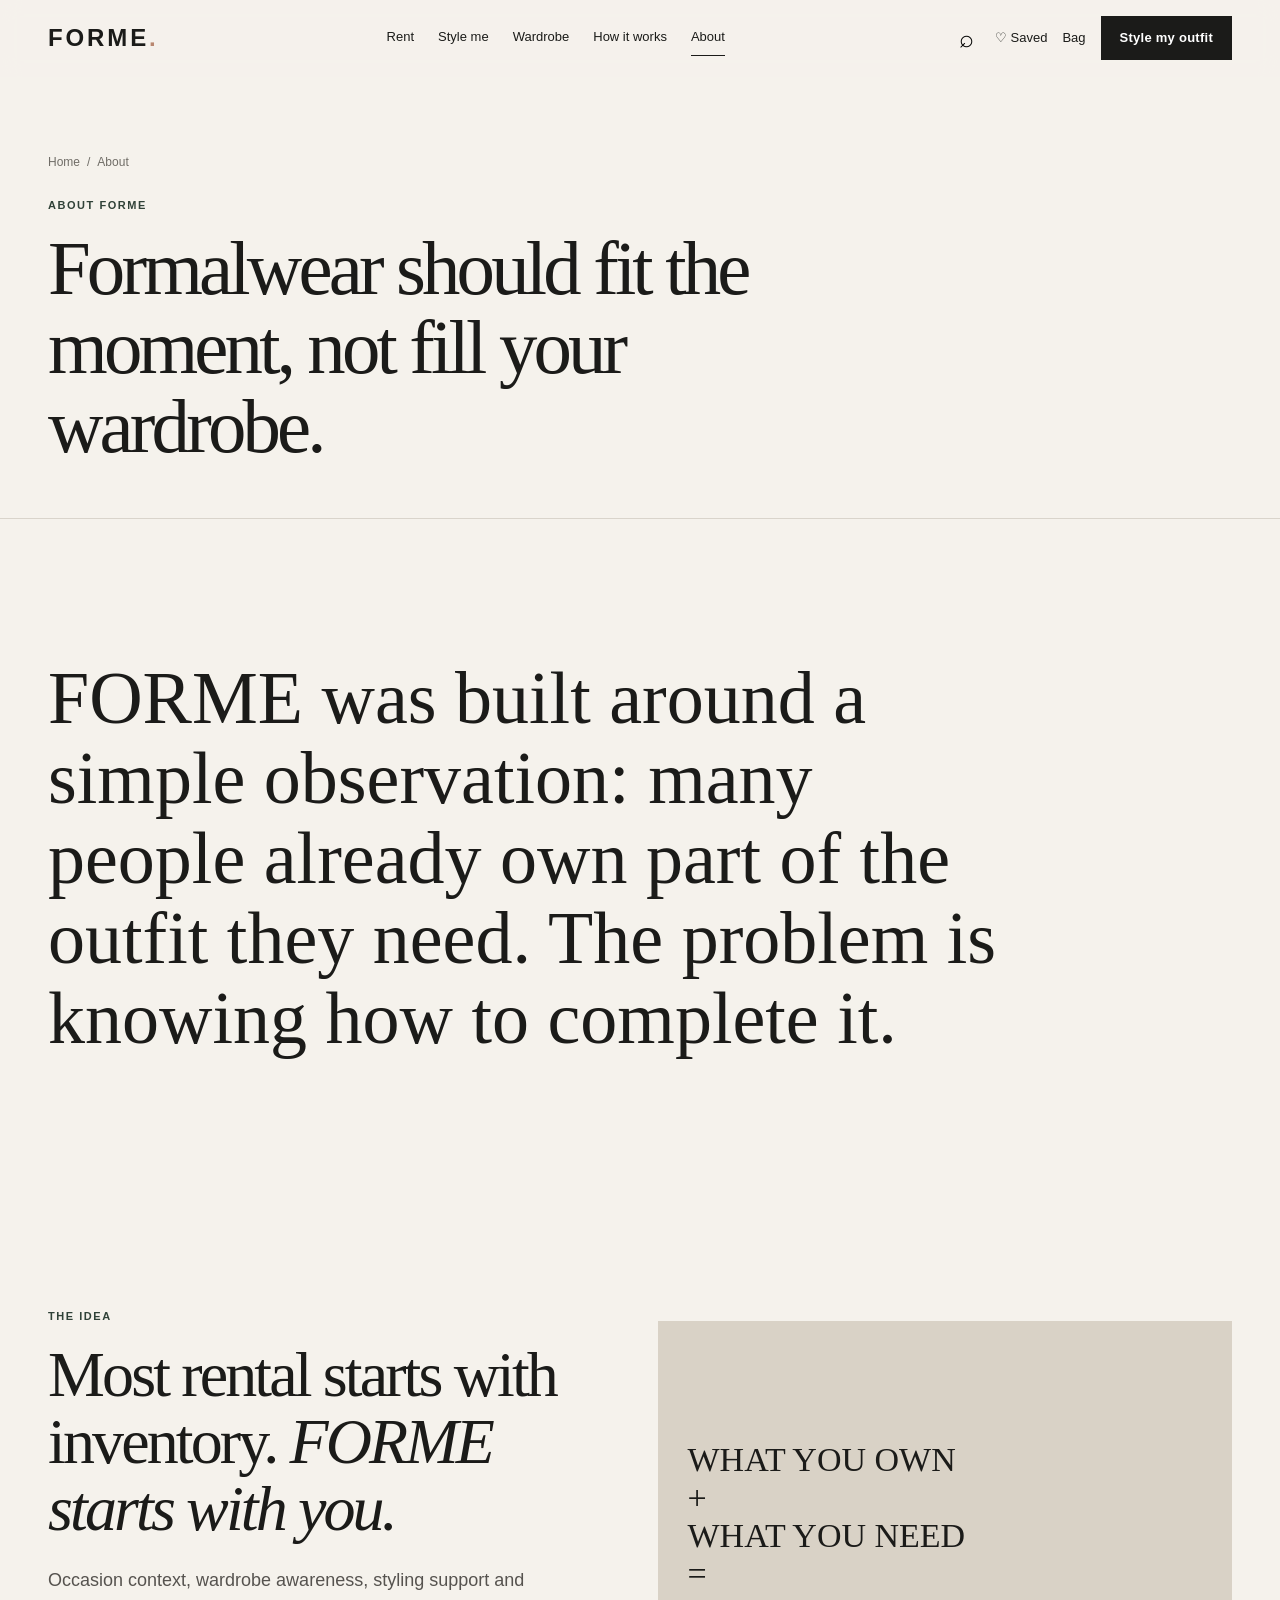
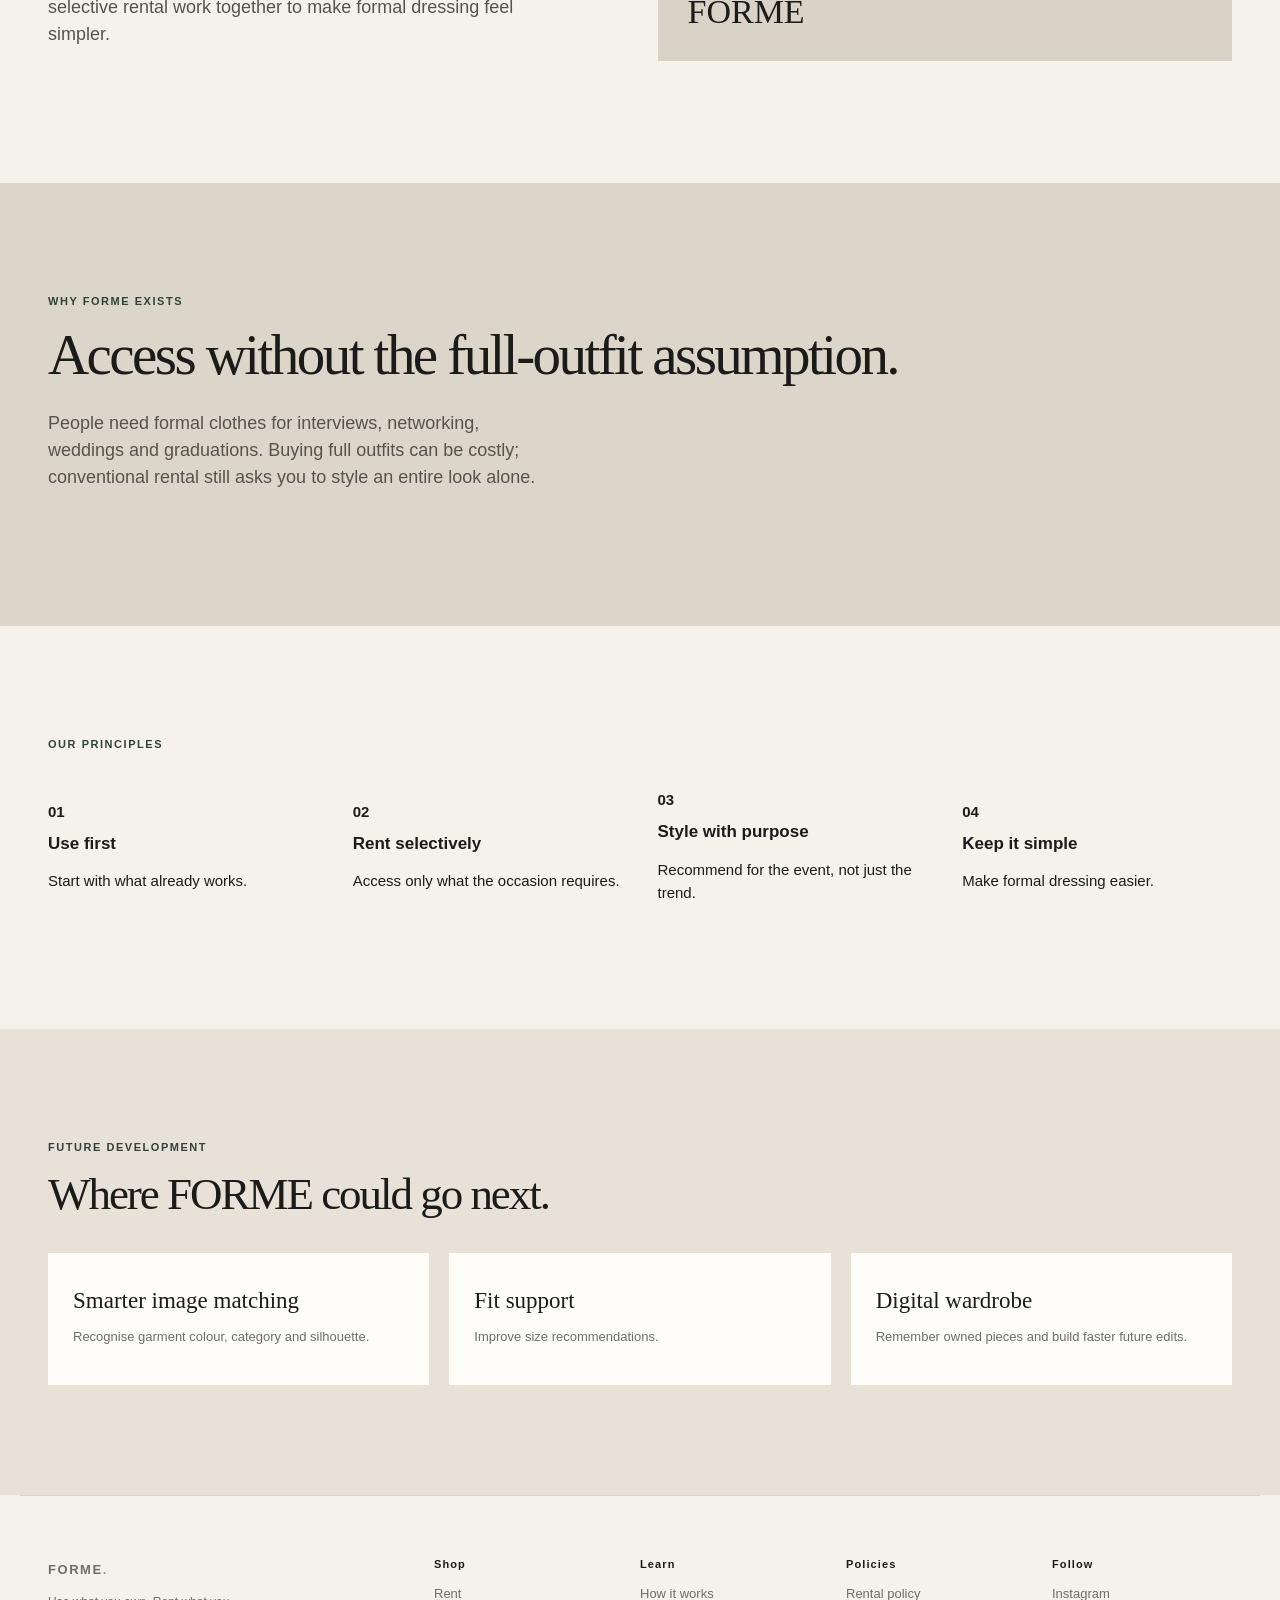
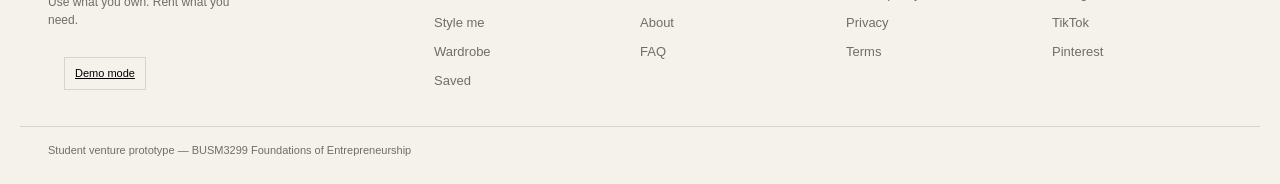
==== about.html @ c54350bd "UPLOAD HTML PAGES AND ASSETS" ====
<!doctype html><html lang="en"><head><meta charset="utf-8"><meta name="viewport" content="width=device-width,initial-scale=1"><title>About FORME</title><link rel="stylesheet" href="css/styles.css"><link rel="stylesheet" href="css/pages.css"><link rel="stylesheet" href="css/responsive.css"></head><body data-page="about"><main><section class="page-hero"><div class="container"><div class="breadcrumbs"><a href="index.html">Home</a><span>/</span>About</div><p class="eyebrow">ABOUT FORME</p><h1>Formalwear should fit the moment, not fill your wardrobe.</h1></div></section><section class="section"><div class="container"><p class="about-statement">FORME was built around a simple observation: many people already own part of the outfit they need. The problem is knowing how to complete it.</p></div></section><section class="section"><div class="container idea-grid"><div><p class="eyebrow">THE IDEA</p><h2>Most rental starts with inventory. <em>FORME starts with you.</em></h2><p class="lead">Occasion context, wardrobe awareness, styling support and selective rental work together to make formal dressing feel simpler.</p></div><div class="placeholder-block">WHAT YOU OWN<br>+<br>WHAT YOU NEED<br>=<br>FORME</div></div></section><section class="section why"><div class="container"><p class="eyebrow">WHY FORME EXISTS</p><h2>Access without the full-outfit assumption.</h2><p class="lead">People need formal clothes for interviews, networking, weddings and graduations. Buying full outfits can be costly; conventional rental still asks you to style an entire look alone.</p></div></section><section class="section"><div class="container"><p class="eyebrow">OUR PRINCIPLES</p><div class="principles-grid"><article><b>01</b><h3>Use first</h3><p>Start with what already works.</p></article><article><b>02</b><h3>Rent selectively</h3><p>Access only what the occasion requires.</p></article><article><b>03</b><h3>Style with purpose</h3><p>Recommend for the event, not just the trend.</p></article><article><b>04</b><h3>Keep it simple</h3><p>Make formal dressing easier.</p></article></div></div></section><section class="section future"><div class="container"><p class="eyebrow">FUTURE DEVELOPMENT</p><h2>Where FORME could go next.</h2><div class="future-grid"><article><h3>Smarter image matching</h3><p>Recognise garment colour, category and silhouette.</p></article><article><h3>Fit support</h3><p>Improve size recommendations.</p></article><article><h3>Digital wardrobe</h3><p>Remember owned pieces and build faster future edits.</p></article></div></div></section></main><script src="js/data.js"></script><script src="js/common.js"></script></body></html>
---- css/styles.css ----
:root{--bg:#f5f2ec;--paper:#fffdfa;--ink:#1b1b19;--muted:#706d67;--line:#d9d4cb;--accent:#304238;--clay:#b98770;--serif:'Playfair Display',Georgia,serif;--sans:'DM Sans',Arial,sans-serif;--radius:3px}*{box-sizing:border-box}html{scroll-behavior:smooth}body{margin:0;background:var(--bg);color:var(--ink);font-family:var(--sans);font-size:15px;line-height:1.55}button,input,select{font:inherit}button{cursor:pointer}button:focus-visible,a:focus-visible,input:focus-visible,select:focus-visible{outline:2px solid var(--accent);outline-offset:3px}.container{max-width:1240px;margin:auto;padding:0 28px}.site-header{position:sticky;top:0;z-index:20;background:rgba(245,242,236,.93);border-bottom:1px solid transparent;backdrop-filter:blur(10px)}.site-header.scrolled{border-color:var(--line)}.nav{height:76px;display:flex;align-items:center;justify-content:space-between;gap:25px}.logo{font-size:24px;font-weight:700;letter-spacing:.12em;color:var(--ink);text-decoration:none}.logo span{color:var(--clay)}.nav-links{display:flex;gap:24px}.nav-links a,.text-button{font-size:13px;color:var(--ink);text-decoration:none;background:none;border:0;padding:7px 0}.nav-actions{display:flex;align-items:center;gap:15px}.text-button b{font-weight:500;color:var(--muted);margin-left:2px}.menu-toggle{display:none;background:none;border:0}.button{border:1px solid var(--ink);min-height:44px;padding:11px 18px;background:transparent;color:var(--ink);text-decoration:none;display:inline-flex;align-items:center;justify-content:center;gap:15px;font-size:13px;font-weight:600;letter-spacing:.02em;transition:.2s}.button:hover{transform:translateY(-2px)}.button.dark{background:var(--ink);color:#fff}.button.dark:hover{background:var(--accent)}.button.outline:hover{background:#e8e3da}.full{width:100%}.hero{padding:70px 0 75px;border-bottom:1px solid var(--line)}.hero-grid{display:grid;grid-template-columns:1.03fr .97fr;gap:70px;align-items:center}.eyebrow{font-size:11px;letter-spacing:.14em;font-weight:700;color:var(--accent);margin:0 0 15px}.hero h1,h2{font:500 clamp(38px,5vw,70px)/1.05 var(--serif);letter-spacing:-.045em;margin:0}h1 em,h2 em{font-weight:500}h3{font-size:17px;line-height:1.25;margin:10px 0}.lead{font-size:18px;max-width:500px;color:#56534f;margin:25px 0}.button-row{display:flex;gap:10px;flex-wrap:wrap}.trust{font-size:11px;color:var(--muted);margin-top:29px}.trust i{padding:0 7px;color:var(--clay)}.hero-visual{position:relative}.hero-visual img{width:100%;min-height:485px;object-fit:cover;background:#d9d3c8}.hero-note{position:absolute;bottom:-21px;left:-36px;background:var(--paper);padding:18px 22px;border:1px solid var(--line);font-size:13px;line-height:1.45}.hero-note span,.badge{font-size:10px;letter-spacing:.1em;font-weight:700;color:var(--accent)}.hero-note b{font-size:18px;padding:0 6px}.section{padding:110px 0}.section-heading{display:flex;justify-content:space-between;align-items:end;margin-bottom:45px}.occasion-grid{display:grid;grid-template-columns:repeat(5,1fr);border-top:1px solid var(--line);border-left:1px solid var(--line)}.occasion-card{background:transparent;border:0;border-right:1px solid var(--line);border-bottom:1px solid var(--line);padding:25px 18px;min-height:178px;text-align:left;transition:.2s}.occasion-card:hover{background:var(--accent);color:white}.occasion-card b{font-size:12px;letter-spacing:.08em}.occasion-card p{font-size:13px;color:var(--muted);margin-top:26px}.occasion-card:hover p{color:#dfe4df}.how{background:var(--ink);color:#f6f2ea}.how .eyebrow{color:#c9d4c8}.steps{display:grid;grid-template-columns:repeat(4,1fr);gap:25px;margin-top:45px}.steps article{border-top:1px solid #5c5c56;padding-top:17px;position:relative}.steps article:not(:last-child):after{content:'→';position:absolute;right:-17px;top:10px;color:#b98770}.steps span,.value-grid b{color:#c99b84;font-size:12px;letter-spacing:.1em}.steps h3{font:500 24px var(--serif)}.steps p{color:#c5c3be;font-size:14px}.style-section{background:#e5dfd4;padding:100px 0}.style-wrap{display:grid;grid-template-columns:.8fr 1.2fr;gap:70px}.style-wrap aside h2{font-size:52px}.style-wrap aside>p:not(.eyebrow){color:var(--muted);max-width:280px}.own-rent{display:flex;gap:8px;align-items:center;flex-wrap:wrap;font-size:11px;margin:35px 0 15px}.own-rent span{padding:5px 7px;background:#fff;border:1px solid var(--line);font-weight:700;letter-spacing:.07em}.own-rent strong{font-size:10px;letter-spacing:.05em}.fine,small{font-size:11px;color:var(--muted)}.style-flow{background:var(--paper);padding:36px;min-height:430px}.flow-step{animation:fade .3s ease}.flow-progress{display:flex;gap:6px;margin-bottom:30px}.flow-progress i{height:2px;flex:1;background:var(--line)}.flow-progress i.active{background:var(--accent)}.flow-step h3{font:500 32px var(--serif);margin:0 0 8px}.choice-grid{display:grid;grid-template-columns:repeat(2,1fr);gap:10px;margin:25px 0}.choice{border:1px solid var(--line);padding:16px;background:transparent;text-align:left;transition:.15s}.choice:hover,.choice.selected{border-color:var(--accent);background:#edf0eb}.choice strong{display:block;font-size:14px}.choice small{display:block;margin-top:5px}.form-label{font-size:12px;font-weight:700;display:block;margin:18px 0 7px}.upload-zone{border:1px dashed #aaa49b;padding:28px;text-align:center;background:#faf8f4}.upload-zone input{display:none}.upload-zone label{display:inline-block;text-decoration:underline;cursor:pointer}.upload-preview{display:flex;gap:15px;align-items:center;margin:15px 0;background:#f0ede7;padding:10px}.upload-preview img{height:56px;width:56px;object-fit:cover}.upload-preview button{border:0;background:none;text-decoration:underline;font-size:12px}.form-row{display:grid;grid-template-columns:repeat(3,1fr);gap:10px}.form-row select,.checkout-content input,.checkout-content textarea{width:100%;padding:11px;border:1px solid var(--line);background:#fff}.form-message{font-size:12px;color:#9b3e38;min-height:20px;margin:8px 0}.hidden{display:none!important}.results-section{background:var(--paper)}.results-heading{margin-bottom:35px}.results-heading h2{font-size:54px}.results-heading p:last-child{color:var(--muted)}.look-grid{display:grid;grid-template-columns:repeat(3,1fr);gap:18px}.look{border:1px solid var(--line);padding:22px;display:flex;flex-direction:column}.look h3{font-size:13px;letter-spacing:.08em}.look-keep{background:#f0eee9;padding:12px;margin:12px 0}.look-item{border-top:1px solid var(--line);padding:11px 0;display:flex;justify-content:space-between;gap:10px}.look-item p,.look-keep p{margin:3px 0 0;font-size:12px;color:var(--muted)}.look .explanation{font-size:13px;color:#5e5b56;min-height:60px}.look-bottom{margin-top:auto}.price{font-size:13px;font-weight:700}.feedback{margin:50px auto 0;max-width:600px;border-top:1px solid var(--line);padding-top:20px;font-size:13px}.feedback button{border:1px solid var(--line);background:transparent;margin:6px 3px 0 0;padding:5px 8px;font-size:11px}.split-heading{display:flex;justify-content:space-between;align-items:end;margin-bottom:35px}.split-heading h2{font-size:54px}.split-heading>p{color:var(--muted);max-width:380px}.inventory-controls{display:grid;grid-template-columns:2fr repeat(4,1fr);gap:8px;border-top:1px solid var(--line);padding-top:18px}.inventory-controls input,.inventory-controls select{padding:11px;border:1px solid var(--line);background:var(--paper);min-width:0}.filter-pills{display:flex;gap:6px;flex-wrap:wrap;margin:14px 0 25px}.filter-pills button{border:1px solid var(--line);background:transparent;padding:7px 11px;font-size:11px}.filter-pills button.active{background:var(--ink);color:white}.product-grid{display:grid;grid-template-columns:repeat(4,1fr);gap:18px}.product-card{position:relative}.product-image{display:block;border:0;padding:0;background:#ded9d0;width:100%;overflow:hidden}.product-image img{width:100%;aspect-ratio:1/.95;object-fit:cover;display:block;transition:.3s}.product-card:hover img{transform:scale(1.03)}.save-button{position:absolute;top:10px;right:10px;border:0;background:var(--paper);width:32px;height:32px;border-radius:50%;font-size:17px}.product-meta{display:grid;grid-template-columns:1fr auto;gap:4px;padding:11px 0}.product-meta h3{font-size:14px;margin:0}.product-meta p{margin:0;font-size:12px;color:var(--muted)}.quick-add{border:0;border-bottom:1px solid var(--ink);background:none;padding:0;font-size:11px;text-align:left}.why{background:#dcd5c9}.why h2{font-size:57px}.value-grid{display:grid;grid-template-columns:repeat(4,1fr);gap:25px;margin-top:42px}.value-grid article{border-top:1px solid #aaa397;padding-top:15px}.value-grid h3{font:500 22px var(--serif)}.value-grid p{font-size:13px;color:#5b5954}.comparison{background:var(--paper)}.comparison h2{font-size:55px}.comparison-grid{display:grid;grid-template-columns:1fr 1fr;gap:15px;margin-top:35px}.comparison-grid article{padding:28px;background:#eeeae3}.comparison-grid .forme-way{background:var(--accent);color:white}.comparison-grid h3{font:500 30px var(--serif)}.comparison-grid li{padding:10px 0;border-bottom:1px solid #d4cfc6;font-size:14px}.forme-way li{border-color:#68786f}.standards{border-top:1px solid var(--line)}.standards-grid{display:grid;grid-template-columns:1fr 1fr;gap:50px}.standards h2{font-size:55px}.standards p{border-top:1px solid var(--line);padding:17px 0;margin:0;color:var(--muted)}.standards b{color:var(--ink)}.future{background:#e7e1d8}.future h2{font-size:45px}.future-grid{display:grid;grid-template-columns:repeat(3,1fr);gap:20px;margin-top:35px}.future-grid article{background:var(--paper);padding:25px}.future-grid h3{font:500 23px var(--serif)}.future-grid p{font-size:13px;color:var(--muted)}.faq{padding-bottom:100px}.faq h2{font-size:52px;margin-bottom:35px}.faq-item{border-top:1px solid var(--line)}.faq-item button{width:100%;border:0;background:none;display:flex;justify-content:space-between;padding:18px 0;text-align:left;font-weight:600}.faq-item p{max-width:600px;margin:0 0 18px;color:var(--muted);font-size:14px}.footer-grid{display:flex;justify-content:space-between;align-items:end;padding:45px 28px;border-top:1px solid var(--line)}footer p{font-size:12px;color:var(--muted)}footer button{border:0;background:none;text-decoration:underline;margin-left:16px;font-size:12px}.drawer,.modal{display:none;position:fixed;inset:0;background:rgba(22,22,20,.42);z-index:30}.drawer.open,.modal.open{display:block}.drawer-panel{background:var(--paper);position:absolute;right:0;top:0;height:100%;width:min(460px,100%);padding:35px;overflow:auto;animation:slide .25s ease}.close{border:0;background:none;font-size:28px;position:absolute;right:17px;top:12px}.drawer h2,.modal h2{font-size:38px}.bag-line,.saved-line{border-top:1px solid var(--line);padding:13px 0;display:grid;grid-template-columns:52px 1fr auto;gap:10px;align-items:center}.bag-line img,.saved-line img{width:52px;height:52px;object-fit:cover;background:#ddd}.bag-line h3,.saved-line h3{margin:0;font-size:13px}.bag-line p,.saved-line p{margin:2px 0;font-size:11px;color:var(--muted)}.bag-line select{font-size:11px;padding:3px}.remove{border:0;background:none;color:#8c3d36;font-size:11px;text-decoration:underline}.bag-total{border-top:2px solid var(--ink);margin-top:18px;padding:12px 0;font-size:13px}.bag-total p{display:flex;justify-content:space-between;margin:6px 0}.bag-total .grand{font-weight:700;font-size:15px;margin-top:12px}.modal{align-items:center;justify-content:center;padding:20px}.modal.open{display:flex}.modal-panel{background:var(--paper);max-height:92vh;overflow:auto;width:min(820px,100%);padding:35px;position:relative;animation:fade .2s}.product-detail{display:grid;grid-template-columns:1fr 1fr;gap:28px}.product-detail img{width:100%;background:#ddd}.product-detail h2{margin:5px 0}.product-detail p{color:var(--muted);font-size:14px}.size-buttons{display:flex;gap:6px;flex-wrap:wrap;margin:9px 0}.size-buttons button{border:1px solid var(--line);background:white;padding:8px 11px;min-width:38px}.size-buttons button.active{background:var(--ink);color:white}.size-guide-link{background:none;border:0;padding:0;text-decoration:underline;font-size:11px}.detail-info{border-top:1px solid var(--line);padding:10px 0;font-size:12px}.date-preview{font-size:12px;background:#efede8;padding:9px;margin:10px 0}.checkout-content{width:min(720px,100%)}.checkout-content h2{margin:0 0 18px}.checkout-grid{display:grid;grid-template-columns:1fr 1fr;gap:10px}.checkout-content textarea{min-height:70px;grid-column:span 2}.checkout-summary{background:#f0ede7;padding:13px;margin:18px 0;font-size:13px}.success{text-align:center;padding:45px 20px}.success h2{font-size:49px}.small-modal{max-width:520px}.small-modal table{width:100%;border-collapse:collapse;font-size:13px}.small-modal td,.small-modal th{padding:9px;border-bottom:1px solid var(--line);text-align:left}#toast{position:fixed;z-index:60;bottom:22px;left:50%;transform:translate(-50%,120px);background:var(--ink);color:#fff;padding:12px 18px;font-size:13px;transition:.25s;box-shadow:0 5px 15px #0002}#toast.show{transform:translate(-50%,0)}@keyframes fade{from{opacity:0;transform:translateY(7px)}to{opacity:1;transform:none}}@keyframes slide{from{transform:translateX(30px)}to{transform:none}}
@media(max-width:850px){.nav-links{display:none}.nav-actions .text-button span{display:none}.menu-toggle{display:block;order:2}.nav-actions{order:3}.nav .logo{order:1}.site-header.menu-open .nav-links{display:flex;position:absolute;top:76px;left:0;right:0;background:var(--paper);padding:20px 28px;flex-direction:column;border-bottom:1px solid var(--line)}.hero-grid,.style-wrap,.standards-grid{grid-template-columns:1fr;gap:35px}.hero{padding-top:45px}.hero-visual{max-width:620px}.hero-visual img{min-height:390px}.occasion-grid{grid-template-columns:repeat(3,1fr)}.steps,.value-grid{grid-template-columns:repeat(2,1fr)}.steps article:after{display:none}.look-grid{grid-template-columns:1fr}.product-grid{grid-template-columns:repeat(3,1fr)}.inventory-controls{grid-template-columns:repeat(3,1fr)}.inventory-controls input{grid-column:span 3}.split-heading{align-items:start;flex-direction:column;gap:18px}.style-wrap aside h2{font-size:45px}}
@media(max-width:540px){.container{padding:0 18px}.nav{height:64px}.nav-actions{gap:8px}.nav-actions .button{padding:9px 10px;font-size:11px}.hero h1{font-size:48px}.hero-visual img{min-height:320px}.hero-note{left:0;bottom:-15px;padding:12px}.section,.style-section{padding:72px 0}.occasion-grid,.steps,.value-grid,.future-grid,.comparison-grid,.product-grid{grid-template-columns:1fr 1fr}.occasion-card{min-height:135px;padding:14px}.occasion-card p{margin-top:12px}.style-flow{padding:22px}.choice-grid{grid-template-columns:1fr}.form-row,.checkout-grid{grid-template-columns:1fr}.checkout-content textarea{grid-column:auto}.inventory-controls{grid-template-columns:1fr 1fr}.inventory-controls input{grid-column:span 2}.product-grid{gap:12px}.product-meta{display:block}.quick-add{margin-top:7px}.split-heading h2,.why h2,.comparison h2,.standards h2,.faq h2{font-size:42px}.footer-grid{align-items:start;flex-direction:column;gap:20px}.product-detail{grid-template-columns:1fr}.modal-panel{padding:25px 20px}.drawer-panel{padding:30px 20px}.form-row select{min-width:0}.results-heading h2{font-size:44px}}

.sustainability{background:#f0ede6;text-align:center;padding:80px 0}.sustainability h2{font-size:45px}.sustainability p:last-child{max-width:560px;margin:20px auto 0;color:var(--muted)}
---- css/pages.css ----
.page-hero{padding:76px 0 52px;border-bottom:1px solid var(--line)}.page-hero h1{font:500 clamp(45px,6vw,78px)/1.03 var(--serif);letter-spacing:-.05em;margin:0;max-width:800px}.page-hero .lead{max-width:600px}.breadcrumbs{font-size:12px;color:var(--muted);margin-bottom:25px}.breadcrumbs a{color:var(--muted);text-decoration:none}.breadcrumbs span{padding:0 6px}.footer-columns{display:grid;grid-template-columns:2fr repeat(4,1fr);gap:26px;padding:55px 28px 35px;border-top:1px solid var(--line)}.footer-columns p{max-width:190px}.footer-columns b{font-size:11px;letter-spacing:.1em}.footer-columns a{display:block;font-size:13px;color:var(--muted);text-decoration:none;margin-top:9px}.footer-demo{margin-top:15px;border:1px solid var(--line);background:none;padding:7px 10px;font-size:11px}.footer-bottom{border-top:1px solid var(--line);padding:15px 28px 25px;color:var(--muted);font-size:11px}.icon-button{border:0;background:none;font-size:25px;line-height:1}.nav-links a.active{border-bottom:1px solid var(--ink)}.search-overlay{display:none;position:fixed;z-index:50;inset:0;background:#1b1b19cc;padding:8vh 20px}.search-overlay.open{display:block}.search-panel{position:relative;background:var(--paper);max-width:700px;margin:auto;padding:35px}.search-panel input{width:100%;font-size:24px;border:0;border-bottom:1px solid var(--ink);padding:14px 0;background:transparent}.close-search{position:absolute;right:15px;top:8px;border:0;background:none;font-size:28px}.search-result{display:grid;grid-template-columns:48px 1fr auto;align-items:center;gap:12px;text-decoration:none;color:var(--ink);padding:10px 0;border-bottom:1px solid var(--line);font-size:12px}.search-result img{width:48px;height:48px;object-fit:cover;background:#ddd}.search-result small{display:block;color:var(--muted)}.empty-copy{color:var(--muted);font-size:13px}.quick-style{display:grid;grid-template-columns:1fr 1fr;border:1px solid var(--line);margin-top:42px}.quick-style>div{padding:30px}.quick-style .demo-visual{background:#ddd5c9}.quick-style h3{font:500 33px var(--serif)}.featured-grid{display:grid;grid-template-columns:repeat(4,1fr);gap:18px}.shop-layout{display:grid;grid-template-columns:230px 1fr;gap:35px;padding-top:40px}.filter-sidebar{border-top:1px solid var(--line)}.filter-group{border-bottom:1px solid var(--line);padding:15px 0}.filter-group b{font-size:12px}.filter-group label{display:block;font-size:12px;color:var(--muted);padding:4px 0}.filter-group input{margin-right:7px}.catalog-top{display:flex;justify-content:space-between;gap:10px;margin-bottom:18px}.catalog-top input,.catalog-top select{border:1px solid var(--line);padding:10px;background:var(--paper)}.catalog-top input{flex:1}.catalog-grid{display:grid;grid-template-columns:repeat(3,1fr);gap:18px}.card-actions{display:flex;gap:14px}.product-meta small{color:var(--muted);font-size:10px}.product-main{display:grid;grid-template-columns:1.2fr .8fr;gap:55px;padding:30px 0 100px}.gallery-main{background:#ddd5c9}.gallery-main img{display:block;width:100%;aspect-ratio:.88;object-fit:cover}.thumbnails{display:flex;gap:8px;margin-top:8px}.thumbnails img{height:80px;width:65px;object-fit:cover;background:#ddd5c9;opacity:.75}.product-info{position:sticky;top:100px;height:max-content}.product-info h1{font:500 47px/1.05 var(--serif);margin:6px 0}.product-price{font-weight:700;margin:18px 0}.status{color:var(--accent);font-weight:700;font-size:12px}.detail-accordions{margin-top:26px;border-top:1px solid var(--line)}.detail-accordions details{border-bottom:1px solid var(--line);padding:13px 0;font-size:13px}.detail-accordions summary{font-size:12px;font-weight:700;letter-spacing:.06em;cursor:pointer}.detail-accordions p{color:var(--muted)}.also-like{border-top:1px solid var(--line)}.state-card{background:var(--paper);border:1px solid var(--line);padding:45px;max-width:620px;margin:60px auto;text-align:center}.state-card h1{font:500 45px var(--serif)}.saved-grid{display:grid;grid-template-columns:repeat(4,1fr);gap:18px;padding:35px 0 100px}.bag-layout,.booking-layout,.checkout-layout{display:grid;grid-template-columns:1.2fr .8fr;gap:40px;padding:35px 0 100px}.bag-items,.booking-content,.checkout-content{border-top:1px solid var(--line)}.bag-page-line{display:grid;grid-template-columns:105px 1fr auto;gap:18px;padding:18px 0;border-bottom:1px solid var(--line);align-items:center}.bag-page-line img{width:105px;height:120px;object-fit:cover;background:#ddd5c9}.bag-page-line h3{margin:0}.bag-page-line select,.bag-page-line input{padding:7px;border:1px solid var(--line);background:white;margin:5px 4px 0 0}.summary-card{background:#e7e1d8;padding:24px;align-self:start;position:sticky;top:100px}.summary-card h2{font:500 30px var(--serif)}.summary-card p{display:flex;justify-content:space-between;font-size:13px}.summary-card .grand{border-top:1px solid var(--ink);padding-top:12px;font-size:16px;font-weight:700}.progress{display:flex;gap:8px;font-size:11px;letter-spacing:.05em;margin:20px 0 30px}.progress span{color:var(--muted)}.progress .active{color:var(--accent);font-weight:700}.form-card{background:var(--paper);border:1px solid var(--line);padding:25px;margin:16px 0}.form-card h2{font:500 30px var(--serif);margin:0 0 15px}.field-grid{display:grid;grid-template-columns:1fr 1fr;gap:12px}.field-grid label,.form-card>label{font-size:12px;font-weight:600;display:block}.field-grid input,.field-grid select,.form-card textarea{width:100%;padding:10px;border:1px solid var(--line);background:white;margin-top:5px}.form-card textarea{min-height:80px}.delivery-options{display:grid;grid-template-columns:1fr 1fr;gap:10px}.delivery-option{border:1px solid var(--line);padding:15px}.delivery-option.selected{border-color:var(--accent);background:#edf0eb}.window-card{background:#e7e1d8;padding:20px;margin-top:16px}.window-card div{display:flex;justify-content:space-between;border-bottom:1px solid #c5bfb4;padding:7px 0;font-size:13px}.fit-line{padding:12px 0;border-bottom:1px solid var(--line)}.fit-line .size-buttons{margin:6px 0}.confirmation{max-width:800px;margin:70px auto;text-align:center}.confirmation h1{font:500 clamp(48px,7vw,82px)/1 var(--serif);margin:12px 0}.confirmation-card{border:1px solid var(--line);text-align:left;padding:25px;margin:30px 0}.confirmation-info{display:grid;grid-template-columns:repeat(4,1fr);gap:10px}.confirmation-info p{font-size:11px;color:var(--muted)}.confirmation-info b{display:block;color:var(--ink);font-size:14px}.about-statement{font:500 clamp(42px,6vw,74px)/1.08 var(--serif);max-width:950px;margin:30px 0}.idea-grid,.principles-grid{display:grid;grid-template-columns:1fr 1fr;gap:35px;align-items:center}.placeholder-block{background:#d9d2c6;min-height:340px;padding:30px;display:flex;align-items:end;font:500 34px var(--serif)}.formula{font-size:20px;letter-spacing:.08em;line-height:2}.principles-grid{grid-template-columns:repeat(4,1fr);margin-top:35px}.journey{display:flex;align-items:center;justify-content:space-between;gap:10px;border:1px solid var(--line);padding:25px;margin:35px 0;overflow:auto}.journey b{font-size:11px;white-space:nowrap}.journey i{color:var(--clay)}.faq-page-grid{display:grid;grid-template-columns:220px 1fr;gap:55px;padding:35px 0 100px}.faq-page-grid aside b{font-size:12px;display:block;margin-bottom:11px}.faq-category{margin-bottom:32px}.faq-category h2{font:500 31px var(--serif)}
---- css/responsive.css ----
@media(max-width:850px){.footer-columns{grid-template-columns:repeat(3,1fr)}.featured-grid,.saved-grid{grid-template-columns:repeat(3,1fr)}.shop-layout{grid-template-columns:1fr}.filter-sidebar{display:flex;gap:18px;overflow:auto}.filter-group{min-width:155px;border-top:0}.product-main,.bag-layout,.booking-layout,.checkout-layout{grid-template-columns:1fr}.product-info,.summary-card{position:static}.catalog-grid{grid-template-columns:repeat(2,1fr)}.principles-grid{grid-template-columns:repeat(2,1fr)}}
@media(max-width:540px){.nav-actions .text-button{display:none}.nav-actions .header-cta{padding:8px 10px;font-size:10px}.footer-columns{grid-template-columns:1fr 1fr}.footer-columns>div:first-child{grid-column:span 2}.page-hero{padding:48px 0 35px}.featured-grid,.saved-grid,.catalog-grid{grid-template-columns:1fr 1fr;gap:12px}.quick-style,.idea-grid{grid-template-columns:1fr}.catalog-top{flex-wrap:wrap}.catalog-top input{min-width:100%}.bag-page-line{grid-template-columns:75px 1fr}.bag-page-line img{width:75px;height:92px}.bag-page-line>button{grid-column:2}.field-grid,.delivery-options,.confirmation-info{grid-template-columns:1fr}.form-card{padding:18px}.journey{justify-content:flex-start}.faq-page-grid{grid-template-columns:1fr;gap:15px}.principles-grid{grid-template-columns:1fr}.placeholder-block{min-height:240px}.product-info h1{font-size:40px}}
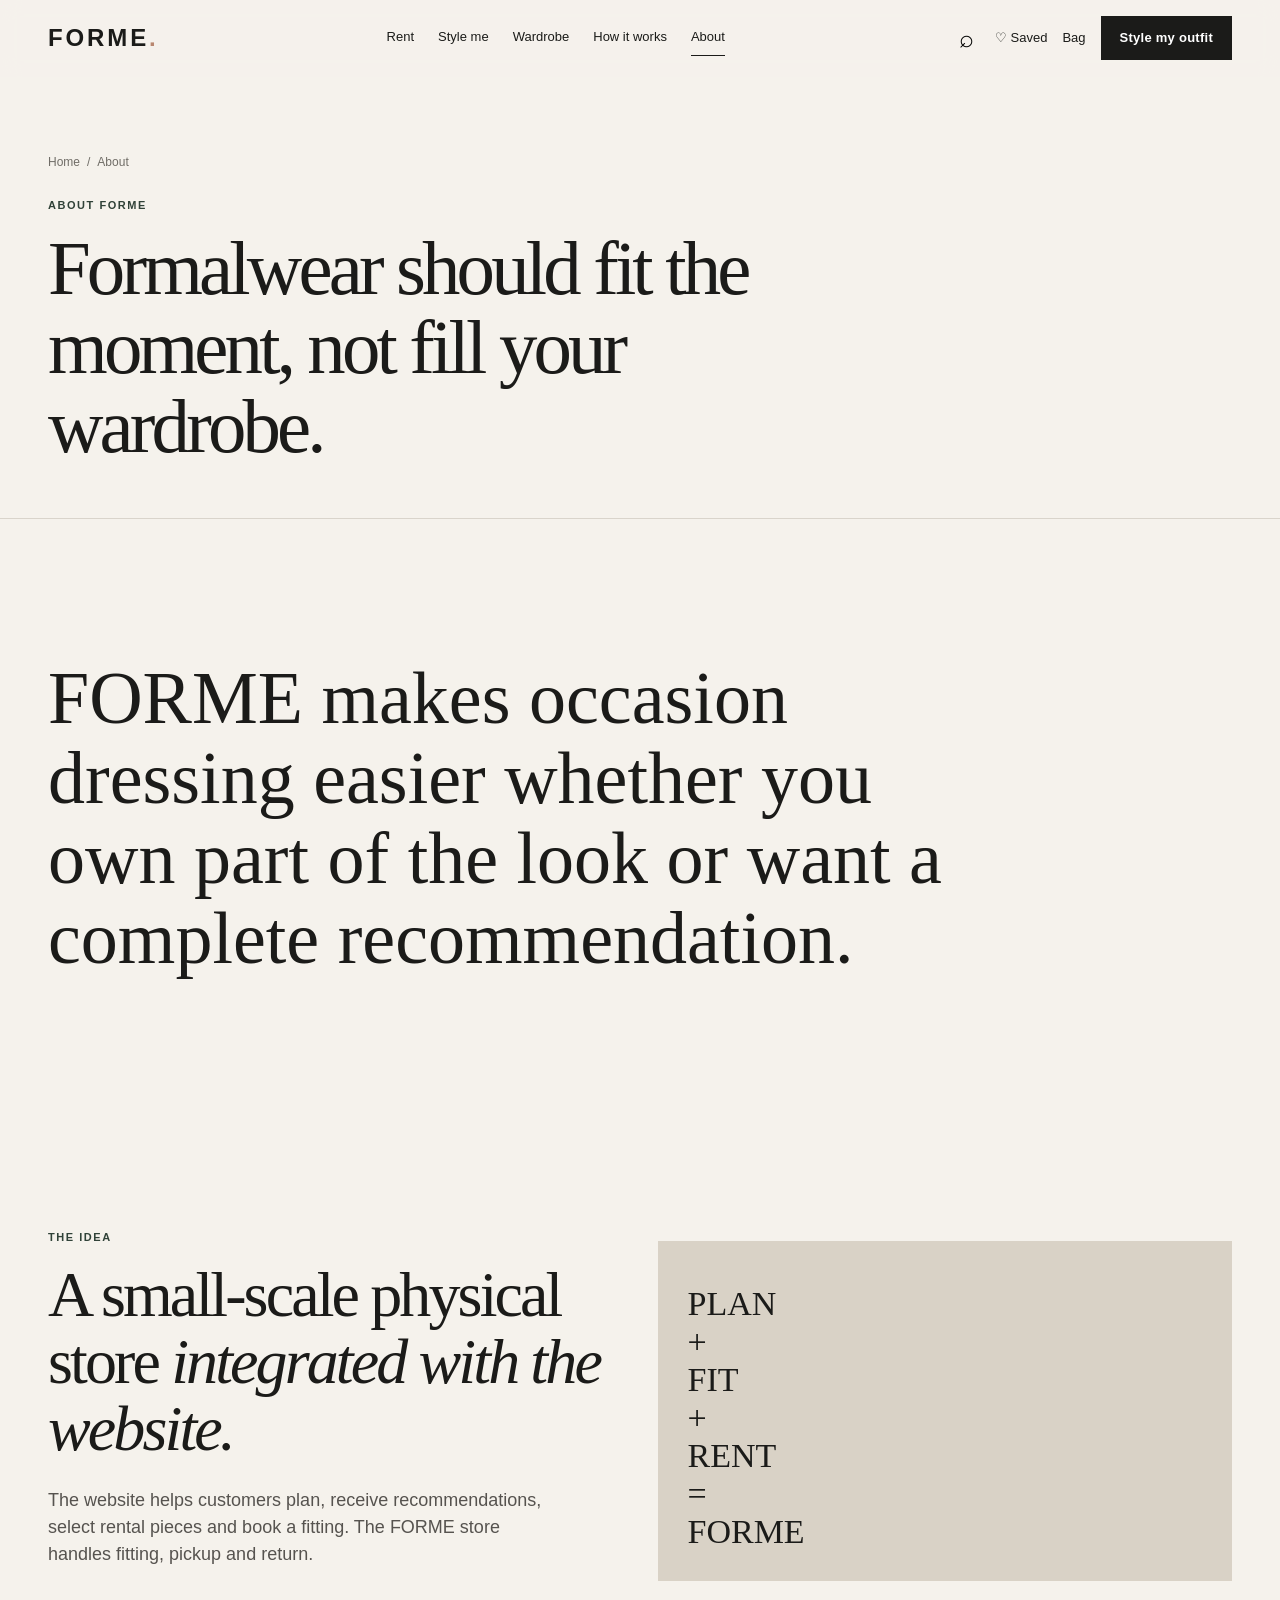
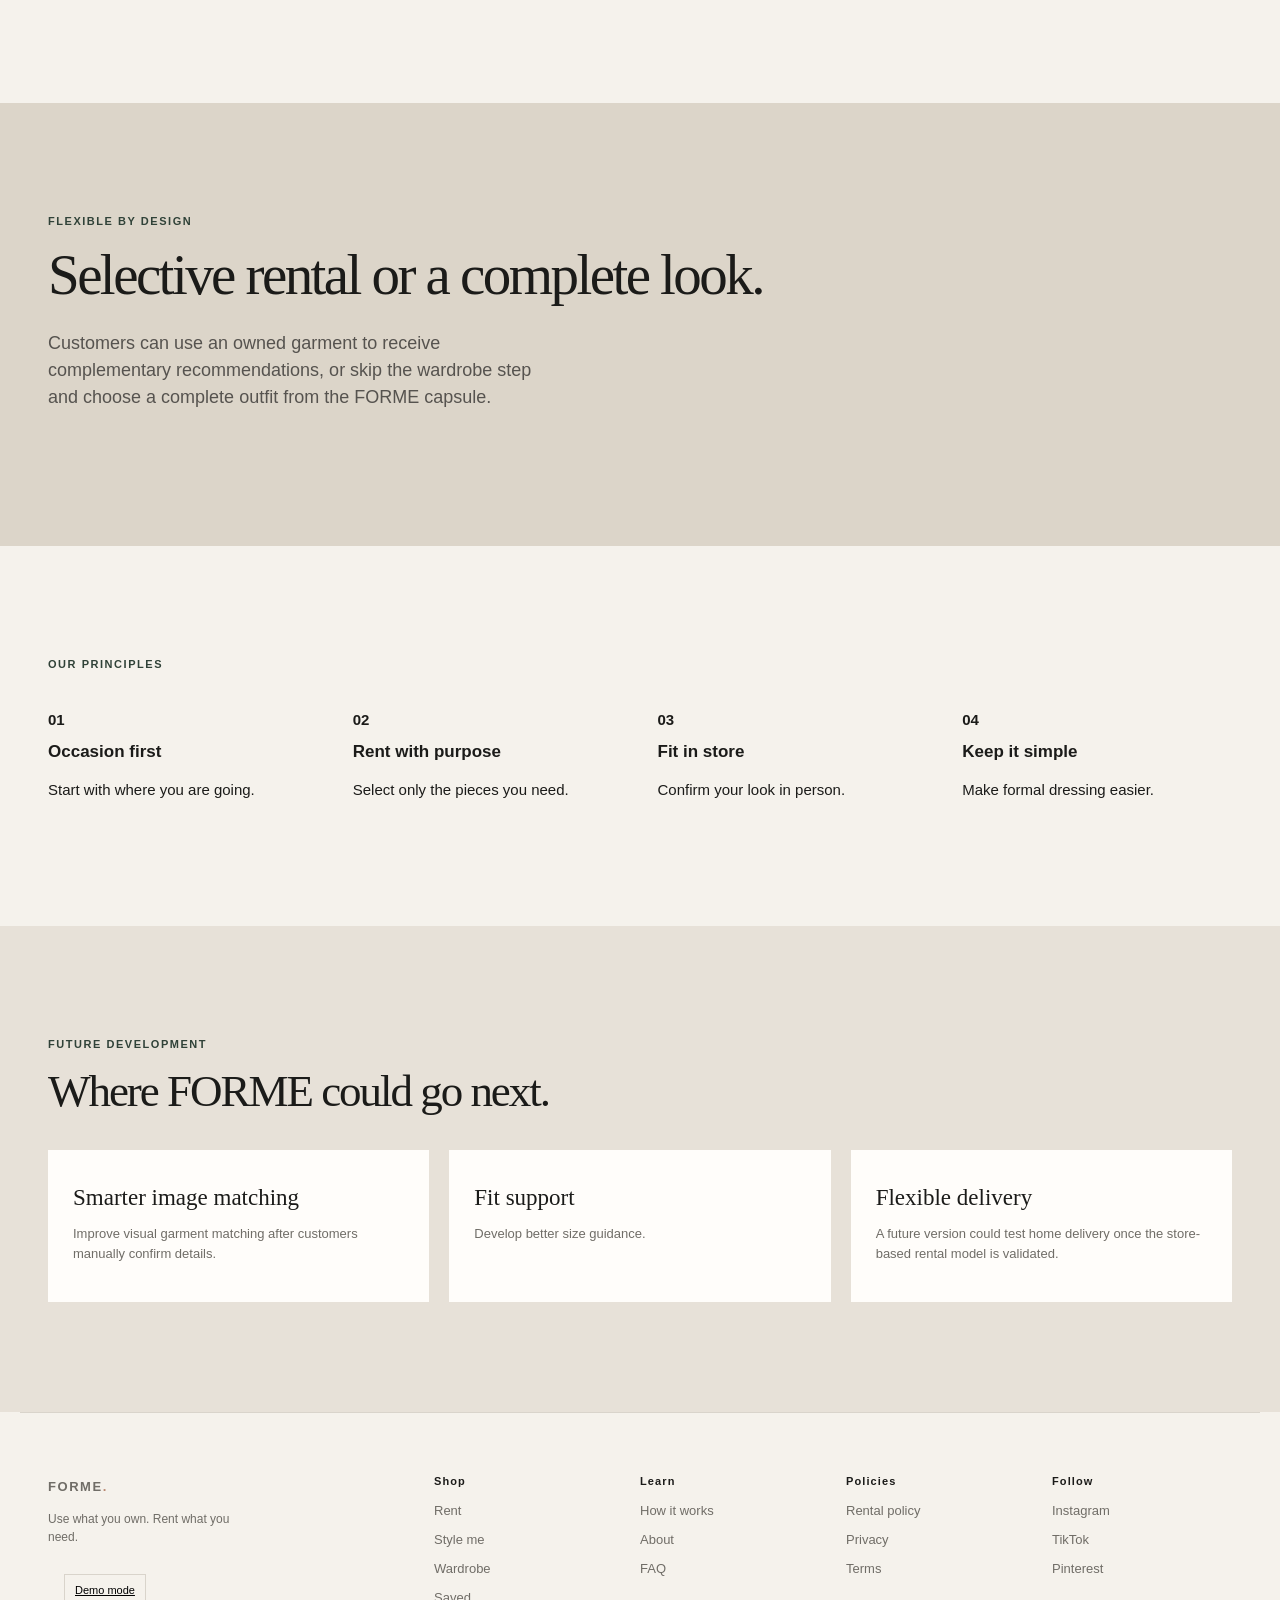
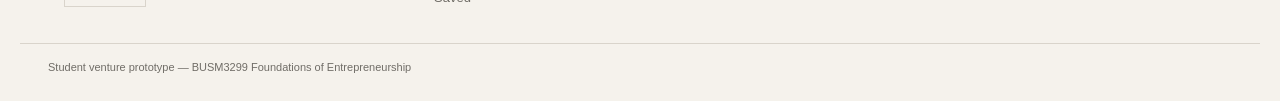
==== commit 8ff9862f: "update" ====
--- a/about.html
+++ b/about.html
@@ -1 +1 @@
-<!doctype html><html lang="en"><head><meta charset="utf-8"><meta name="viewport" content="width=device-width,initial-scale=1"><title>About FORME</title><link rel="stylesheet" href="css/styles.css"><link rel="stylesheet" href="css/pages.css"><link rel="stylesheet" href="css/responsive.css"></head><body data-page="about"><main><section class="page-hero"><div class="container"><div class="breadcrumbs"><a href="index.html">Home</a><span>/</span>About</div><p class="eyebrow">ABOUT FORME</p><h1>Formalwear should fit the moment, not fill your wardrobe.</h1></div></section><section class="section"><div class="container"><p class="about-statement">FORME was built around a simple observation: many people already own part of the outfit they need. The problem is knowing how to complete it.</p></div></section><section class="section"><div class="container idea-grid"><div><p class="eyebrow">THE IDEA</p><h2>Most rental starts with inventory. <em>FORME starts with you.</em></h2><p class="lead">Occasion context, wardrobe awareness, styling support and selective rental work together to make formal dressing feel simpler.</p></div><div class="placeholder-block">WHAT YOU OWN<br>+<br>WHAT YOU NEED<br>=<br>FORME</div></div></section><section class="section why"><div class="container"><p class="eyebrow">WHY FORME EXISTS</p><h2>Access without the full-outfit assumption.</h2><p class="lead">People need formal clothes for interviews, networking, weddings and graduations. Buying full outfits can be costly; conventional rental still asks you to style an entire look alone.</p></div></section><section class="section"><div class="container"><p class="eyebrow">OUR PRINCIPLES</p><div class="principles-grid"><article><b>01</b><h3>Use first</h3><p>Start with what already works.</p></article><article><b>02</b><h3>Rent selectively</h3><p>Access only what the occasion requires.</p></article><article><b>03</b><h3>Style with purpose</h3><p>Recommend for the event, not just the trend.</p></article><article><b>04</b><h3>Keep it simple</h3><p>Make formal dressing easier.</p></article></div></div></section><section class="section future"><div class="container"><p class="eyebrow">FUTURE DEVELOPMENT</p><h2>Where FORME could go next.</h2><div class="future-grid"><article><h3>Smarter image matching</h3><p>Recognise garment colour, category and silhouette.</p></article><article><h3>Fit support</h3><p>Improve size recommendations.</p></article><article><h3>Digital wardrobe</h3><p>Remember owned pieces and build faster future edits.</p></article></div></div></section></main><script src="js/data.js"></script><script src="js/common.js"></script></body></html>
+<!doctype html><html lang="en"><head><meta charset="utf-8"><meta name="viewport" content="width=device-width,initial-scale=1"><title>About FORME</title><link rel="stylesheet" href="css/styles.css"><link rel="stylesheet" href="css/pages.css"><link rel="stylesheet" href="css/responsive.css"></head><body data-page="about"><main><section class="page-hero"><div class="container"><div class="breadcrumbs"><a href="index.html">Home</a><span>/</span>About</div><p class="eyebrow">ABOUT FORME</p><h1>Formalwear should fit the moment, not fill your wardrobe.</h1></div></section><section class="section"><div class="container"><p class="about-statement">FORME makes occasion dressing easier whether you own part of the look or want a complete recommendation.</p></div></section><section class="section"><div class="container idea-grid"><div><p class="eyebrow">THE IDEA</p><h2>A small-scale physical store <em>integrated with the website.</em></h2><p class="lead">The website helps customers plan, receive recommendations, select rental pieces and book a fitting. The FORME store handles fitting, pickup and return.</p></div><div class="placeholder-block">PLAN<br>+<br>FIT<br>+<br>RENT<br>=<br>FORME</div></div></section><section class="section why"><div class="container"><p class="eyebrow">FLEXIBLE BY DESIGN</p><h2>Selective rental or a complete look.</h2><p class="lead">Customers can use an owned garment to receive complementary recommendations, or skip the wardrobe step and choose a complete outfit from the FORME capsule.</p></div></section><section class="section"><div class="container"><p class="eyebrow">OUR PRINCIPLES</p><div class="principles-grid"><article><b>01</b><h3>Occasion first</h3><p>Start with where you are going.</p></article><article><b>02</b><h3>Rent with purpose</h3><p>Select only the pieces you need.</p></article><article><b>03</b><h3>Fit in store</h3><p>Confirm your look in person.</p></article><article><b>04</b><h3>Keep it simple</h3><p>Make formal dressing easier.</p></article></div></div></section><section class="section future"><div class="container"><p class="eyebrow">FUTURE DEVELOPMENT</p><h2>Where FORME could go next.</h2><div class="future-grid"><article><h3>Smarter image matching</h3><p>Improve visual garment matching after customers manually confirm details.</p></article><article><h3>Fit support</h3><p>Develop better size guidance.</p></article><article><h3>Flexible delivery</h3><p>A future version could test home delivery once the store-based rental model is validated.</p></article></div></div></section></main><script src="js/data.js"></script><script src="js/common.js"></script></body></html>
